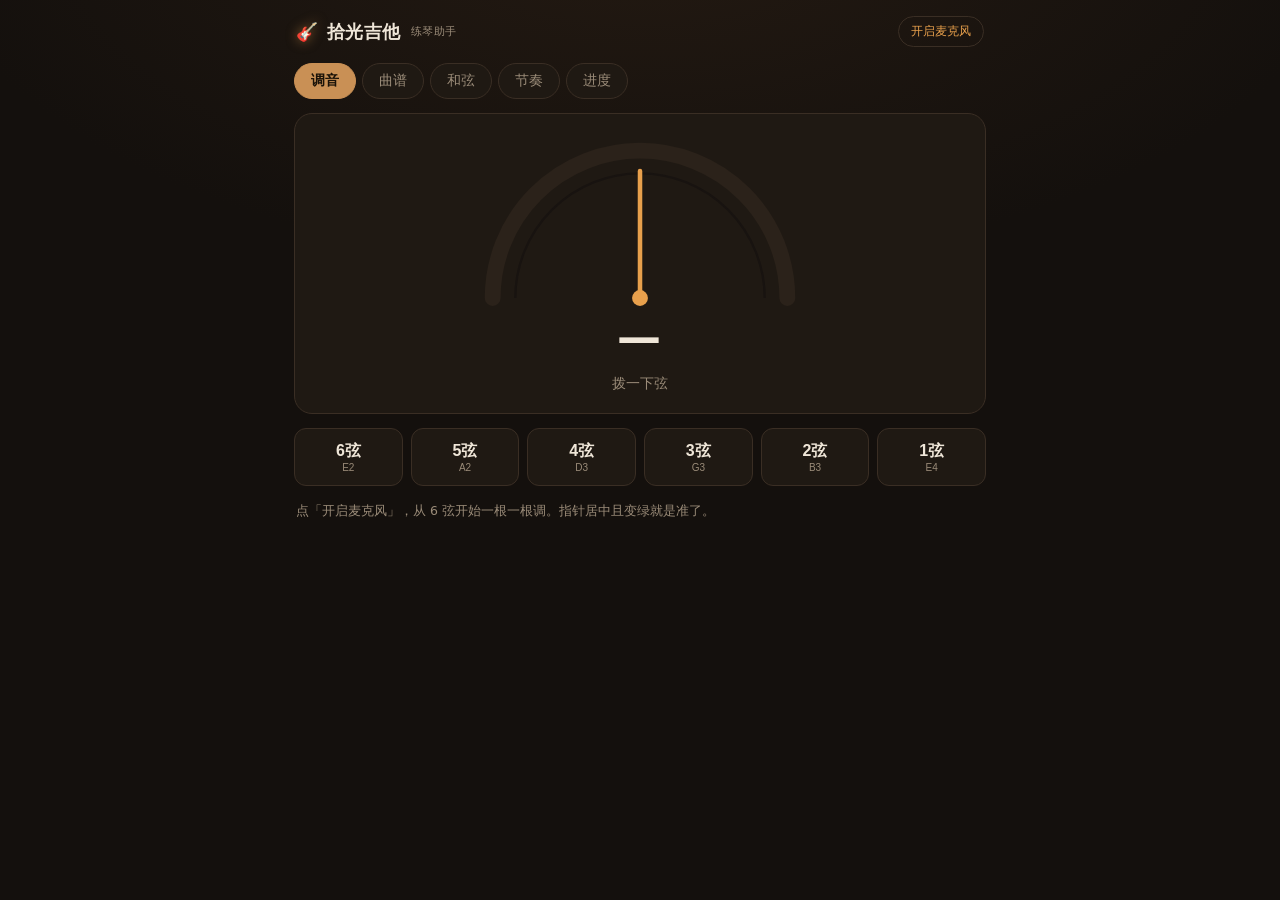
==== guitar/index.html @ e830b4fe "add guitar/: 拾光吉他 练琴助手（调音/TAB 曲谱/和弦逐弦检查/节拍器/跟练评分）" ====
<!doctype html>
<html lang="zh-CN">
<head>
<meta charset="utf-8">
<meta name="viewport" content="width=device-width,initial-scale=1,maximum-scale=1,user-scalable=no">
<title>拾光吉他 · 练琴助手</title>
<link rel="stylesheet" href="style.css">
</head>
<body>
<div class="app">
  <header class="top">
    <div class="brand"><span class="pick">🎸</span><span>拾光吉他</span><small>练琴助手</small></div>
    <button class="mic-btn" id="micBtn">开启麦克风</button>
  </header>

  <nav class="tabs" id="tabs">
    <button data-page="tuner" class="on">调音</button>
    <button data-page="songs">曲谱</button>
    <button data-page="chords">和弦</button>
    <button data-page="rhythm">节奏</button>
    <button data-page="progress">进度</button>
  </nav>

  <main>
    <!-- ================= 调音 ================= -->
    <section class="page on" id="page-tuner">
      <div class="gauge-wrap">
        <svg class="gauge" viewBox="0 0 300 170">
          <path d="M20 150 A130 130 0 0 1 280 150" fill="none" stroke="#2b221a" stroke-width="14" stroke-linecap="round"/>
          <path d="M40 150 A110 110 0 0 1 260 150" fill="none" stroke="#181310" stroke-width="2"/>
          <line x1="150" y1="150" x2="150" y2="40" stroke="#3a2e24" stroke-width="2"/>
          <g id="needle" transform="rotate(0 150 150)">
            <line x1="150" y1="150" x2="150" y2="38" stroke="#e8a04c" stroke-width="4" stroke-linecap="round"/>
            <circle cx="150" cy="150" r="7" fill="#e8a04c"/>
          </g>
        </svg>
        <div class="note-big" id="noteName">—</div>
        <div class="cents" id="centsText">拨一下弦</div>
      </div>
      <div class="string-row" id="stringRow"></div>
      <div class="hint" id="tunerHint">点「开启麦克风」，从 6 弦开始一根一根调。指针居中且变绿就是准了。</div>
    </section>

    <!-- ================= 曲谱 ================= -->
    <section class="page" id="page-songs">
      <div class="seg" id="songSeg">
        <button data-kind="melody" class="on">单音旋律</button>
        <button data-kind="chord">弹唱谱</button>
      </div>
      <div class="song-list" id="songList"></div>
    </section>

    <!-- ================= 和弦 ================= -->
    <section class="page" id="page-chords">
      <div class="starter-box">
        <div class="starter-title">先拿下这四个</div>
        <div class="starter-row" id="starterRow"></div>
        <div class="hint">Em → Am → C → G，按住了再换。点和弦看指法，点「逐弦检查」一根一根拨，听准不准。</div>
      </div>
      <div class="chord-grid" id="chordGrid"></div>
    </section>

    <!-- ================= 节奏 ================= -->
    <section class="page" id="page-rhythm">
      <div class="bpm-box">
        <div class="bpm-num" id="bpmNum">76</div>
        <div class="bpm-unit">BPM</div>
        <input type="range" id="bpmRange" min="40" max="160" value="76">
      </div>
      <div class="beat-dots" id="beatDots"></div>
      <div class="ctrl-row">
        <button class="btn main" id="metroBtn">开始</button>
        <div class="mini-seg" id="meterSeg">
          <button data-v="4" class="on">4/4</button>
          <button data-v="3">3/4</button>
          <button data-v="2">2/4</button>
        </div>
        <div class="mini-seg" id="subSeg">
          <button data-v="1" class="on">四分</button>
          <button data-v="2">八分</button>
          <button data-v="4">十六</button>
        </div>
      </div>
      <div class="rhythm-tip">
        练习法：先空弦只练右手（下 下上 上下上），能跟上 70 BPM 再加左手。
      </div>
    </section>

    <!-- ================= 进度 ================= -->
    <section class="page" id="page-progress">
      <div class="stat-row" id="statRow"></div>
      <div class="level-list" id="levelList"></div>
      <div class="hint" id="resetHint"><a href="#" id="resetLink">清空练习记录</a></div>
    </section>
  </main>

  <!-- 曲谱详情层 -->
  <div class="sheet" id="sheet">
    <div class="sheet-head">
      <button class="back" id="sheetBack">‹ 返回</button>
      <div class="sheet-title" id="sheetTitle"></div>
      <div class="sheet-meta" id="sheetMeta"></div>
    </div>
    <div class="sheet-body" id="sheetBody"></div>
    <div class="score-bar" id="scoreBar">准确率 —</div>
    <div class="sheet-foot">
      <button class="btn" id="btnDemo">▶ 听一遍</button>
      <button class="btn main" id="btnPractice">开始跟练</button>
      <button class="btn" id="btnStop">■ 停</button>
    </div>
  </div>
</div>

<script src="data.js"></script>
<script src="audio.js"></script>
<script src="app.js"></script>
</body>
</html>
---- guitar/style.css ----
:root{
  --bg:#14100d; --panel:#1f1913; --panel2:#241d16; --line:#3a2e24;
  --wood:#c99055; --wood2:#e8a04c; --text:#efe6d8; --dim:#9a8b78;
  --ok:#5ec98a; --bad:#e0654f; --warn:#e8c04c;
}
*{box-sizing:border-box;-webkit-tap-highlight-color:transparent}
html,body{margin:0;padding:0;height:100%}
body{
  background:radial-gradient(1200px 600px at 50% -10%, #241a12 0%, var(--bg) 60%) fixed;
  color:var(--text);
  font-family:-apple-system,BlinkMacSystemFont,"PingFang SC","Microsoft YaHei",system-ui,sans-serif;
  font-size:15px;line-height:1.55;
}
.app{max-width:720px;margin:0 auto;padding:0 14px 40px}

/* 顶部 */
.top{display:flex;align-items:center;justify-content:space-between;padding:16px 2px 10px}
.brand{display:flex;align-items:center;gap:8px;font-size:18px;font-weight:700;letter-spacing:.5px}
.brand .pick{filter:drop-shadow(0 0 6px rgba(232,160,76,.5))}
.brand small{font-size:11px;color:var(--dim);font-weight:400;margin-left:2px}
.mic-btn{
  background:transparent;color:var(--wood2);border:1px solid var(--line);
  padding:6px 12px;border-radius:20px;font-size:12px;cursor:pointer
}
.mic-btn.on{background:rgba(94,201,138,.12);border-color:rgba(94,201,138,.5);color:var(--ok)}

/* 标签栏 */
.tabs{display:flex;gap:6px;overflow-x:auto;padding:6px 0 14px;scrollbar-width:none}
.tabs::-webkit-scrollbar{display:none}
.tabs button{
  flex:0 0 auto;background:var(--panel);border:1px solid var(--line);color:var(--dim);
  padding:8px 16px;border-radius:20px;font-size:14px;cursor:pointer;transition:.15s
}
.tabs button.on{background:var(--wood);border-color:var(--wood);color:#1a1208;font-weight:700}

/* 页 */
.page{display:none;animation:fade .2s ease}
.page.on{display:block}
@keyframes fade{from{opacity:0;transform:translateY(4px)}to{opacity:1;transform:none}}

/* ===== 调音 ===== */
.gauge-wrap{background:var(--panel);border:1px solid var(--line);border-radius:18px;padding:14px 10px 18px;text-align:center;position:relative}
.gauge{width:100%;max-width:340px;height:auto;display:block;margin:0 auto}
#needle{transition:transform .08s linear}
.note-big{font-size:44px;font-weight:800;letter-spacing:2px;margin-top:-18px;font-variant-numeric:tabular-nums}
.cents{font-size:14px;color:var(--dim);margin-top:2px;font-variant-numeric:tabular-nums}
.cents.ok{color:var(--ok)}
.cents.bad{color:var(--bad)}
.string-row{display:grid;grid-template-columns:repeat(6,1fr);gap:8px;margin-top:14px}
.string-row button{
  background:var(--panel);border:1px solid var(--line);color:var(--text);
  border-radius:12px;padding:12px 0;font-size:16px;font-weight:700;cursor:pointer
}
.string-row button small{display:block;font-size:10px;color:var(--dim);font-weight:400}
.string-row button.on{background:rgba(232,160,76,.15);border-color:var(--wood2);color:var(--wood2)}
.string-row button.done{background:rgba(94,201,138,.12);border-color:rgba(94,201,138,.45)}

.hint{color:var(--dim);font-size:12.5px;line-height:1.7;margin-top:14px;padding:0 2px}

/* ===== 曲谱 ===== */
.seg{display:flex;gap:8px;margin-bottom:14px}
.seg button{
  flex:1;background:var(--panel);border:1px solid var(--line);color:var(--dim);
  padding:10px;border-radius:12px;font-size:14px;cursor:pointer
}
.seg button.on{background:var(--panel2);border-color:var(--wood);color:var(--wood2);font-weight:700}
.song-list{display:flex;flex-direction:column;gap:10px}
.song-card{
  background:var(--panel);border:1px solid var(--line);border-radius:14px;padding:13px 15px;
  display:flex;align-items:center;justify-content:space-between;cursor:pointer;transition:.15s
}
.song-card:active{transform:scale(.99);border-color:var(--wood)}
.song-card .name{font-size:16px;font-weight:700}
.song-card .sub{font-size:12px;color:var(--dim);margin-top:3px}
.song-card .lv{font-size:11px;color:var(--wood2);border:1px solid rgba(232,160,76,.35);border-radius:10px;padding:2px 8px;white-space:nowrap}
.song-card .go{color:var(--dim);font-size:18px;margin-left:10px}
.song-card.cleared{border-color:rgba(94,201,138,.35)}
.song-card.cleared .name::after{content:" ✓";color:var(--ok);font-size:13px}

/* ===== 和弦 ===== */
.starter-box{background:var(--panel);border:1px solid var(--line);border-radius:16px;padding:14px;margin-bottom:16px}
.starter-title{font-size:13px;color:var(--wood2);margin-bottom:10px;letter-spacing:1px}
.starter-row{display:grid;grid-template-columns:repeat(4,1fr);gap:8px}
.starter-row .chip{
  background:var(--panel2);border:1px solid var(--line);border-radius:12px;padding:12px 0;
  text-align:center;font-size:18px;font-weight:800;cursor:pointer
}
.starter-row .chip.on{border-color:var(--wood2);color:var(--wood2)}
.chord-grid{display:grid;grid-template-columns:repeat(3,1fr);gap:10px}
.chord-cell{
  background:var(--panel);border:1px solid var(--line);border-radius:12px;padding:10px 6px 6px;
  text-align:center;cursor:pointer
}
.chord-cell svg{width:100%;height:auto;display:block}
.chord-cell .cname{font-size:13px;font-weight:700;color:var(--dim);margin-top:2px}
.chord-cell.on{border-color:var(--wood2)}
.chord-cell.on .cname{color:var(--wood2)}
.chord-cell.hard .cname::after{content:" 横按";font-size:9px;color:var(--warn)}

/* ===== 节奏 ===== */
.bpm-box{background:var(--panel);border:1px solid var(--line);border-radius:18px;padding:18px 18px 14px;text-align:center}
.bpm-num{font-size:56px;font-weight:800;line-height:1;font-variant-numeric:tabular-nums;color:var(--wood2)}
.bpm-unit{font-size:11px;color:var(--dim);letter-spacing:3px;margin:4px 0 12px}
input[type=range]{width:100%;accent-color:var(--wood2)}
.beat-dots{display:flex;justify-content:center;gap:10px;margin:22px 0}
.beat-dots i{
  width:15px;height:15px;border-radius:50%;background:#2b221a;border:1px solid var(--line);
  display:block;transition:.08s
}
.beat-dots i.on{background:var(--wood2);box-shadow:0 0 12px rgba(232,160,76,.7);transform:scale(1.25)}
.beat-dots i.down{background:#3a2e24}
.ctrl-row{display:flex;align-items:center;gap:10px;flex-wrap:wrap;justify-content:center}
.mini-seg{display:flex;background:var(--panel);border:1px solid var(--line);border-radius:10px;overflow:hidden}
.mini-seg button{background:transparent;border:0;color:var(--dim);padding:8px 12px;font-size:13px;cursor:pointer}
.mini-seg button.on{background:var(--wood);color:#1a1208;font-weight:700}
.rhythm-tip{margin-top:20px;font-size:12.5px;color:var(--dim);line-height:1.8;background:var(--panel);border:1px dashed var(--line);border-radius:12px;padding:12px 14px}

/* 按钮 */
.btn{
  background:var(--panel);border:1px solid var(--line);color:var(--text);
  padding:11px 18px;border-radius:12px;font-size:14px;cursor:pointer;font-family:inherit
}
.btn.main{background:var(--wood);border-color:var(--wood);color:#1a1208;font-weight:700}
.btn:active{transform:scale(.98)}

/* ===== 进度 ===== */
.stat-row{display:grid;grid-template-columns:repeat(3,1fr);gap:10px;margin-bottom:18px}
.stat{background:var(--panel);border:1px solid var(--line);border-radius:14px;padding:14px;text-align:center}
.stat b{display:block;font-size:24px;color:var(--wood2);font-variant-numeric:tabular-nums}
.stat span{font-size:11px;color:var(--dim)}
.level-list{display:flex;flex-direction:column;gap:10px}
.level{background:var(--panel);border:1px solid var(--line);border-radius:14px;padding:13px 15px;opacity:.45}
.level.open{opacity:1;border-color:rgba(232,160,76,.35)}
.level .h{display:flex;justify-content:space-between;align-items:center}
.level .t{font-size:15px;font-weight:700}
.level .tag{font-size:10px;padding:2px 8px;border-radius:8px;background:#2b221a;color:var(--dim)}
.level.open .tag{background:rgba(232,160,76,.18);color:var(--wood2)}
.level .d{font-size:12px;color:var(--dim);margin-top:5px}
.level .r{font-size:11.5px;color:var(--wood);margin-top:6px;opacity:.85}
#resetHint a{color:#6b5d4d;text-decoration:none;font-size:11px}

/* ===== 曲谱层 ===== */
.sheet{
  position:fixed;inset:0;background:var(--bg);z-index:50;display:none;
  flex-direction:column;max-width:720px;margin:0 auto
}
.sheet.on{display:flex}
.sheet-head{padding:14px 16px 8px;border-bottom:1px solid var(--line)}
.sheet-head .back{background:transparent;border:0;color:var(--wood2);font-size:15px;cursor:pointer;padding:0}
.sheet-title{font-size:19px;font-weight:800;margin-top:6px}
.sheet-meta{font-size:12px;color:var(--dim);margin-top:3px}
.sheet-body{flex:1;overflow-y:auto;padding:16px}
.sheet-foot{
  display:flex;gap:10px;padding:12px 16px;border-top:1px solid var(--line);
  background:var(--panel);align-items:center
}
.sheet-foot .btn{flex:1}
.score-bar{font-size:12px;color:var(--dim);padding:0 16px 10px;min-height:18px}

/* TAB 谱 */
.tab-line{margin-bottom:18px;overflow-x:auto}
.tab-line svg{max-width:100%;height:auto;display:block}
.tab-line .bar-label{font-size:11px;color:var(--dim);margin-bottom:2px}
.note-num{font-size:13px;font-weight:700;fill:var(--text);font-family:ui-monospace,Menlo,monospace}
.note-num.now{fill:var(--wood2)}
.note-num.hit{fill:var(--ok)}
.note-num.miss{fill:var(--bad)}
.chord-above{font-size:12px;fill:var(--wood2);font-weight:700}

/* 和弦指法图 */
.chord-diagram{background:var(--panel);border:1px solid var(--line);border-radius:14px;padding:14px;margin-top:14px}
.chord-diagram .cd-head{display:flex;justify-content:space-between;align-items:baseline;margin-bottom:8px}
.chord-diagram .cd-name{font-size:20px;font-weight:800;color:var(--wood2)}
.chord-diagram .cd-tip{font-size:12px;color:var(--dim);margin-top:10px;line-height:1.7}
.str-check{display:grid;grid-template-columns:repeat(6,1fr);gap:6px;margin-top:12px}
.str-check div{background:var(--panel2);border:1px solid var(--line);border-radius:8px;padding:7px 0;text-align:center;font-size:11px;color:var(--dim)}
.str-check div.ok{background:rgba(94,201,138,.15);border-color:rgba(94,201,138,.5);color:var(--ok)}
.str-check div.bad{background:rgba(224,101,79,.13);border-color:rgba(224,101,79,.45);color:var(--bad)}

/* 弹唱谱 */
.chord-line{display:flex;flex-wrap:wrap;gap:8px;margin:6px 0 16px}
.chord-line .bar{
  background:var(--panel);border:1px solid var(--line);border-radius:10px;
  padding:10px 0;min-width:62px;text-align:center;font-size:15px;font-weight:700;flex:1
}
.chord-line .bar.now{border-color:var(--wood2);color:var(--wood2);box-shadow:0 0 0 1px rgba(232,160,76,.3) inset}
.section-label{font-size:12px;color:var(--wood);letter-spacing:1px;margin:16px 0 6px}
.pattern-box{background:var(--panel);border:1px dashed var(--line);border-radius:12px;padding:12px 14px;font-size:13px;color:var(--dim);line-height:1.8}
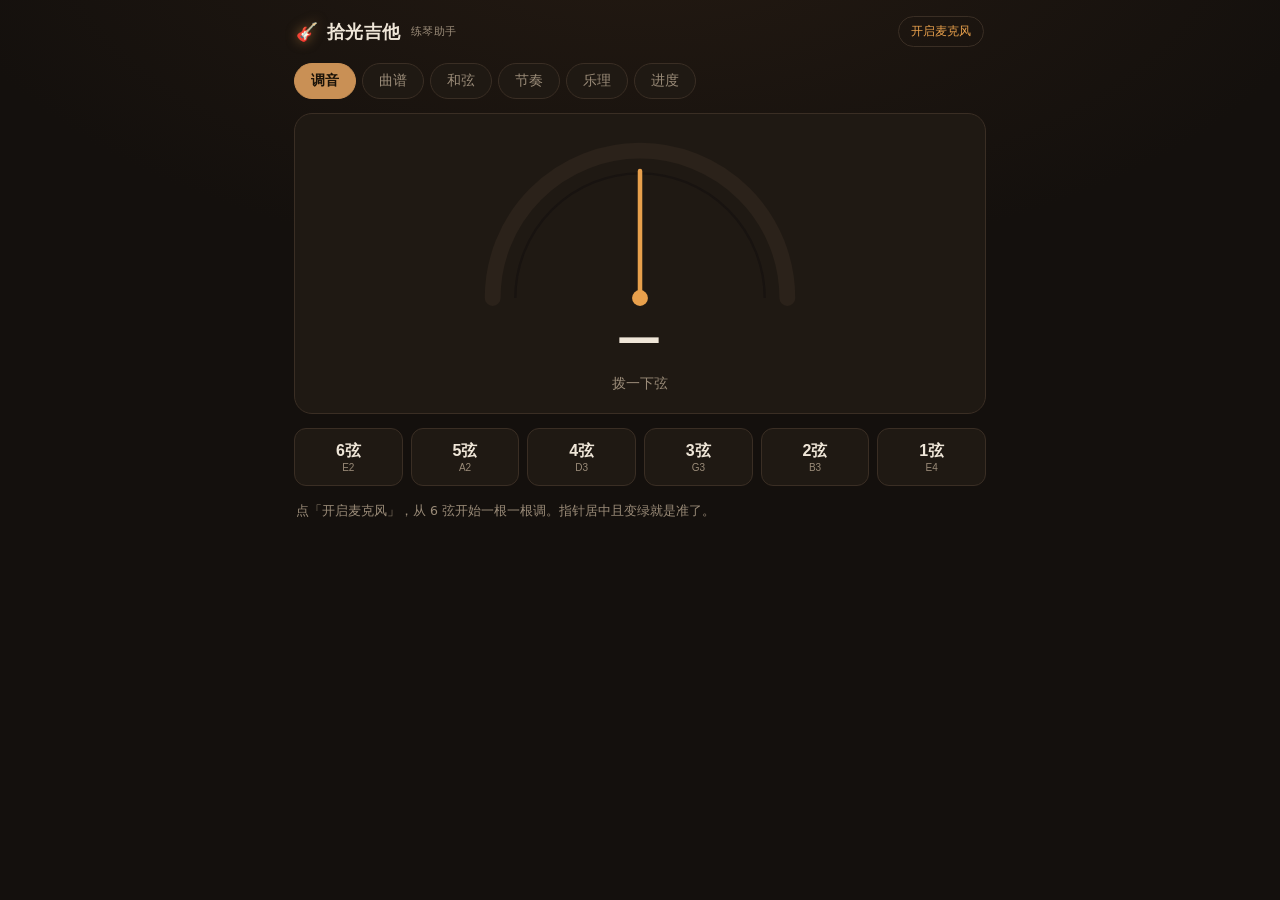
==== commit 354518a7: "add guitar/: 拾光吉他 练琴助手（调音/TAB 曲谱/和弦逐弦检查/节拍器/跟练评分）" ====
--- a/guitar/index.html
+++ b/guitar/index.html
@@ -18,6 +18,7 @@
     <button data-page="songs">曲谱</button>
     <button data-page="chords">和弦</button>
     <button data-page="rhythm">节奏</button>
+    <button data-page="theory">乐理</button>
     <button data-page="progress">进度</button>
   </nav>
 
@@ -86,6 +87,13 @@
       </div>
     </section>
 
+    <!-- ================= 乐理 ================= -->
+    <section class="page" id="page-theory">
+      <div class="thy-toc" id="thyToc"></div>
+      <div class="thy-list" id="thyList"></div>
+      <div class="hint">把这张页当成随身小抄，忘了就翻。看不懂哪一条，直接问我。</div>
+    </section>
+
     <!-- ================= 进度 ================= -->
     <section class="page" id="page-progress">
       <div class="stat-row" id="statRow"></div>
--- a/guitar/style.css
+++ b/guitar/style.css
@@ -122,6 +122,39 @@
 }
 .btn.main{background:var(--wood);border-color:var(--wood);color:#1a1208;font-weight:700}
 .btn:active{transform:scale(.98)}
+
+/* ===== 乐理 ===== */
+.thy-toc{display:flex;gap:6px;overflow-x:auto;padding:0 0 12px;scrollbar-width:none}
+.thy-toc::-webkit-scrollbar{display:none}
+.thy-chip{
+  flex:0 0 auto;background:var(--panel);border:1px solid var(--line);color:var(--dim);
+  padding:7px 12px;border-radius:16px;font-size:12.5px;cursor:pointer;font-family:inherit
+}
+.thy-chip:active{border-color:var(--wood2);color:var(--wood2)}
+.thy-list{display:flex;flex-direction:column;gap:10px}
+.thy-card{
+  background:var(--panel);border:1px solid var(--line);border-radius:14px;
+  overflow:hidden;scroll-margin-top:12px
+}
+.thy-card[open]{border-color:#4a3a2c}
+.thy-card summary{
+  list-style:none;cursor:pointer;padding:13px 15px;font-size:15px;font-weight:700;
+  display:flex;align-items:center;gap:9px
+}
+.thy-card summary::-webkit-details-marker{display:none}
+.thy-card summary .ic{font-size:16px}
+.thy-card summary::after{content:'+';margin-left:auto;color:var(--dim);font-weight:400}
+.thy-card[open] summary::after{content:'–';color:var(--wood2)}
+.thy-body{padding:0 15px 15px;font-size:13.5px;line-height:1.85;color:#d8ccbb}
+.thy-body p{margin:8px 0}
+.thy-body ul{margin:8px 0;padding-left:20px}
+.thy-body li{margin:4px 0}
+.thy-body b{color:var(--wood2);font-weight:600}
+.thy-body i{color:var(--dim)}
+table.thy{width:100%;border-collapse:collapse;margin:10px 0;font-size:12.5px}
+table.thy th,table.thy td{border-bottom:1px solid #2f251d;padding:6px 6px;text-align:left}
+table.thy th{color:var(--wood2);font-weight:600}
+table.thy tr:first-child td,table.thy tr:first-child th{border-top:1px solid #2f251d}
 
 /* ===== 进度 ===== */
 .stat-row{display:grid;grid-template-columns:repeat(3,1fr);gap:10px;margin-bottom:18px}
